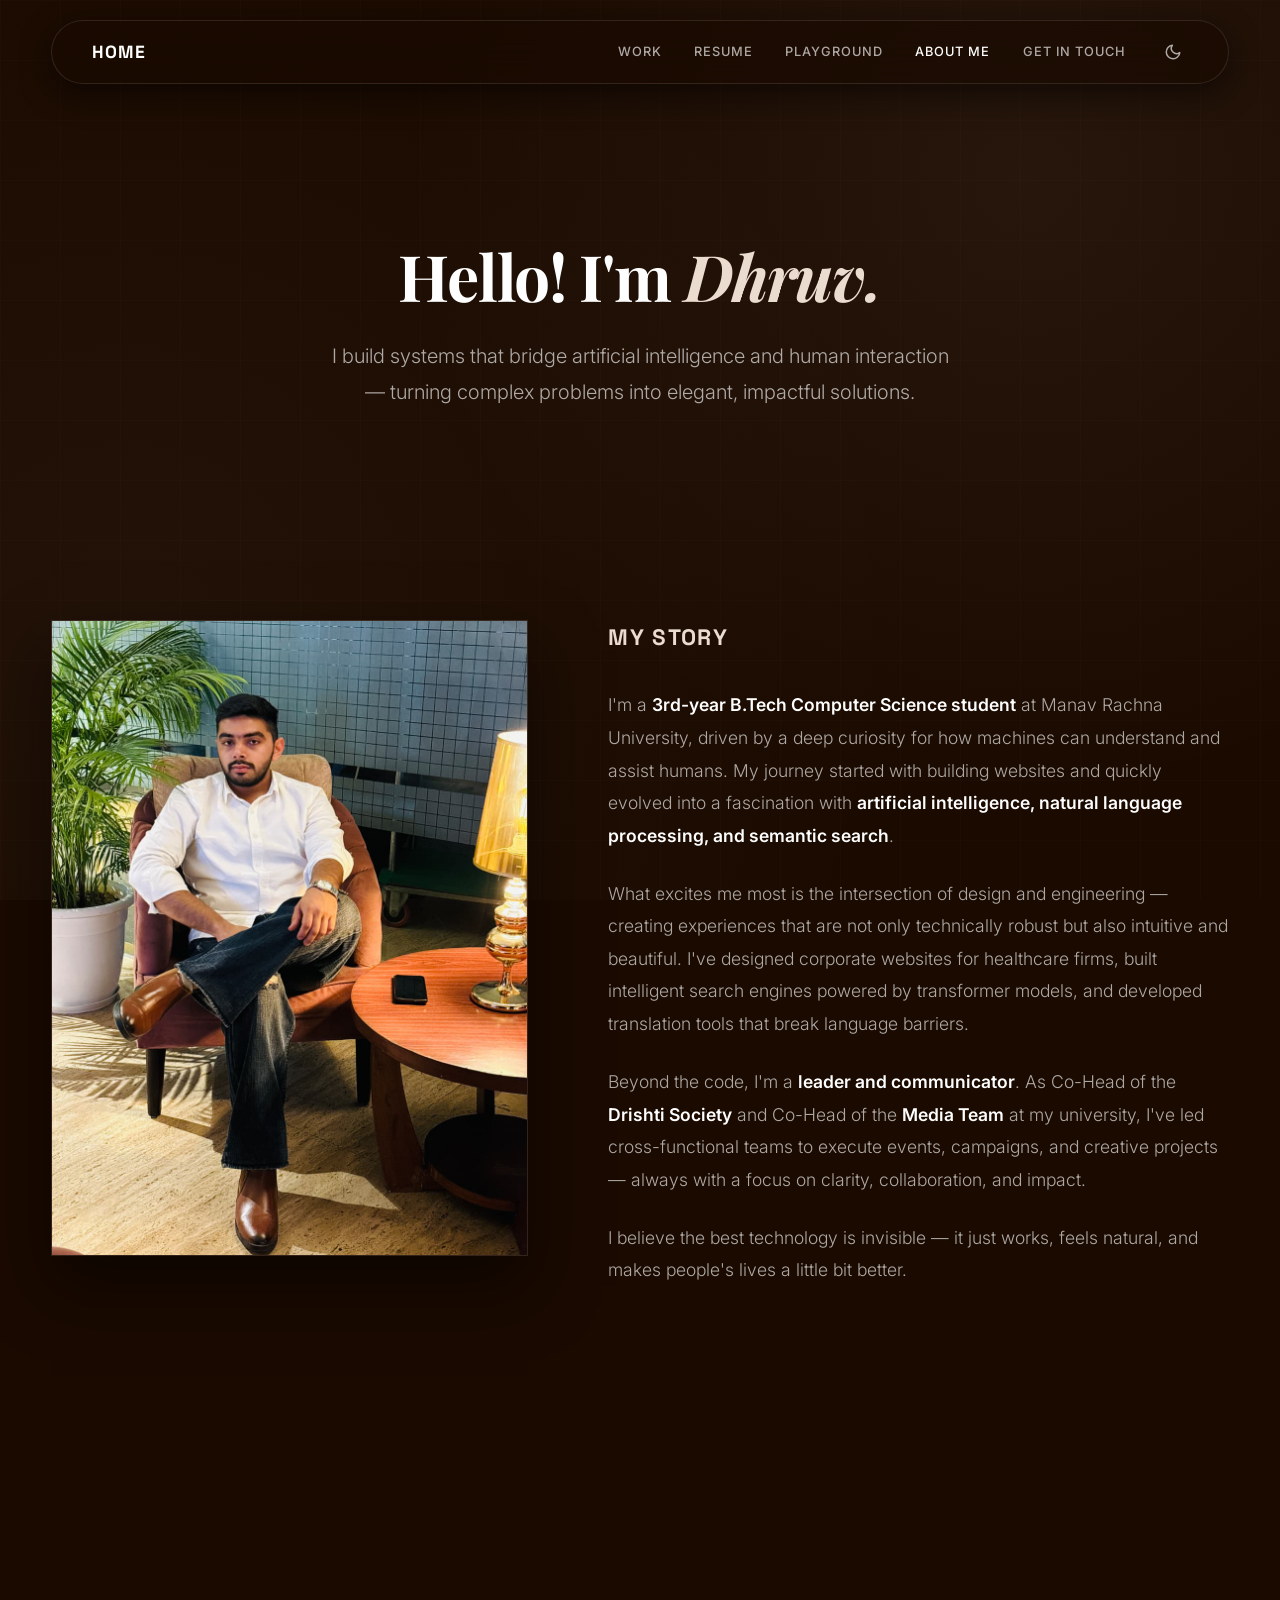
==== about.html @ e2de68d5 "feat: remove Outside of Work section and clean up associated styles/selectors" ====
<!DOCTYPE html>
<html lang="en">

<head>
    <meta charset="UTF-8">
    <meta name="viewport" content="width=device-width, initial-scale=1.0">
    <title>About — Dhruv</title>
    <meta name="description" content="Learn more about Dhruv — an aspiring AI Engineer, web developer, and creative thinker building systems at the intersection of technology and human interaction.">
    <link rel="preconnect" href="https://fonts.googleapis.com">
    <link rel="preconnect" href="https://fonts.gstatic.com" crossorigin>
    <link
        href="https://fonts.googleapis.com/css2?family=Inter:wght@300;400;500;600;700&family=Playfair+Display:ital,wght@0,400;0,600;0,700;1,400&family=Space+Grotesk:wght@500;600;700;900&display=swap"
        rel="stylesheet">
    <link rel="stylesheet" href="style.css?v=3">
</head>

<body>

    <nav>
        <a href="index.html" class="nav-home">Home</a>
        <div class="nav-links">
            <a href="index.html#work">Work</a>
            <a href="Dhruv_Resume.pdf" target="_blank" rel="noopener noreferrer">Resume</a>
            <a href="index.html#playground">Playground</a>
            <a href="about.html" style="color: var(--text-main);">About Me</a>
            <a href="index.html#connect">Get in touch</a>
            <button class="theme-toggle" id="themeToggle" aria-label="Toggle theme">
                <svg xmlns="http://www.w3.org/2000/svg" viewBox="0 0 24 24" fill="none" stroke="currentColor" stroke-width="2" stroke-linecap="round" stroke-linejoin="round">
                    <path d="M21 12.79A9 9 0 1 1 11.21 3 7 7 0 0 0 21 12.79z"></path>
                </svg>
            </button>
        </div>
    </nav>

    <div class="container">

        <!-- Hero Section -->
        <div class="about-hero">
            <h1 class="greeting">Hello! I'm <em>Dhruv.</em></h1>
            <p class="tagline">
                I build systems that bridge artificial intelligence and human interaction — 
                turning complex problems into elegant, impactful solutions.
            </p>
        </div>

        <!-- Profile: Portrait + Narrative -->
        <div class="about-profile-grid">
            <div class="about-portrait-wrap">
                <img src="photo-4.jpeg" alt="Dhruv portrait">
            </div>
            <div class="about-narrative">
                <h2>My Story</h2>
                <p>
                    I'm a <strong>3rd-year B.Tech Computer Science student</strong> at Manav Rachna University, 
                    driven by a deep curiosity for how machines can understand and assist humans. My journey 
                    started with building websites and quickly evolved into a fascination with 
                    <strong>artificial intelligence, natural language processing, and semantic search</strong>.
                </p>
                <p>
                    What excites me most is the intersection of design and engineering — creating experiences 
                    that are not only technically robust but also intuitive and beautiful. I've designed 
                    corporate websites for healthcare firms, built intelligent search engines powered by 
                    transformer models, and developed translation tools that break language barriers.
                </p>
                <p>
                    Beyond the code, I'm a <strong>leader and communicator</strong>. As Co-Head of the 
                    <strong>Drishti Society</strong> and Co-Head of the <strong>Media Team</strong> at my 
                    university, I've led cross-functional teams to execute events, campaigns, and creative 
                    projects — always with a focus on clarity, collaboration, and impact.
                </p>
                <p>
                    I believe the best technology is invisible — it just works, feels natural, and makes 
                    people's lives a little bit better.
                </p>
            </div>
        </div>

        <!-- Core Strengths -->
        <div class="about-values-section">
            <h2>Core Strengths</h2>
            <div class="value-cards-grid">
                <div class="value-card">
                    <span class="value-icon">🧠</span>
                    <h3>AI-First Problem Solving</h3>
                    <p>
                        I approach challenges through the lens of intelligent automation — using 
                        machine learning, NLP, and semantic understanding to build systems that 
                        think, learn, and adapt.
                    </p>
                </div>
                <div class="value-card">
                    <span class="value-icon">🎨</span>
                    <h3>Frontend Engineering</h3>
                    <p>
                        From responsive layouts to micro-interactions, I craft pixel-perfect interfaces 
                        that feel premium. I believe design is not just how it looks — it's how it works.
                    </p>
                </div>
                <div class="value-card">
                    <span class="value-icon">🚀</span>
                    <h3>Team Leadership</h3>
                    <p>
                        Leading Drishti Society and the Media Team taught me to orchestrate diverse talent, 
                        manage timelines, and deliver results — skills I bring to every technical project.
                    </p>
                </div>
                <div class="value-card">
                    <span class="value-icon">💬</span>
                    <h3>Communication</h3>
                    <p>
                        Whether it's presenting a technical concept to a non-technical audience or 
                        writing clear documentation, I prioritize making complex ideas accessible 
                        and actionable.
                    </p>
                </div>
                <div class="value-card">
                    <span class="value-icon">⚡</span>
                    <h3>Quick Learner</h3>
                    <p>
                        From FAISS vector indexing to React+TypeScript frontends, I pick up new 
                        technologies rapidly and apply them with purpose — not just for the sake of 
                        learning, but to solve real problems.
                    </p>
                </div>
                <div class="value-card">
                    <span class="value-icon">🔬</span>
                    <h3>Analytical Mindset</h3>
                    <p>
                        I thrive on breaking down complex systems, understanding their moving parts, 
                        and optimizing them. Data-driven decisions and structured thinking are at 
                        the core of how I work.
                    </p>
                </div>
            </div>
        </div>


        <section id="connect" class="connect-section">
            <div class="connect-heading">LET'S BUILD SOMETHING.</div>
            <br>
            <div class="connect-sub">Whether it's an internship, a collaboration, or just a curious
                conversation<br>about AI — I'm always open.</div>

            <div class="connect-grid">
                <!-- Left Column: Contact Cards -->
                <div style="display: flex; flex-direction: column; gap: 20px;">
                    <!-- Email Card -->
                    <div class="contact-card" style="cursor: default;">
                        <div class="contact-icon">
                            <svg xmlns="http://www.w3.org/2000/svg" width="20" height="20" viewBox="0 0 24 24"
                                fill="none" stroke="currentColor" stroke-width="2" stroke-linecap="round"
                                stroke-linejoin="round">
                                <path d="M4 4h16c1.1 0 2 .9 2 2v12c0 1.1-.9 2-2 2H4c-1.1 0-2-.9-2-2V6c0-1.1.9-2 2-2z">
                                </path>
                                <polyline points="22,6 12,13 2,6"></polyline>
                            </svg>
                        </div>
                        <div class="contact-info">
                            <h4>Email</h4>
                            <p id="emailToCopy">danesdave2023@gmail.com</p>
                        </div>
                        <button class="contact-copy-btn" id="copyBtn" onclick="copyEmail()" title="Copy Email">
                            <svg xmlns="http://www.w3.org/2000/svg" width="16" height="16" viewBox="0 0 24 24"
                                fill="none" stroke="currentColor" stroke-width="2" stroke-linecap="round"
                                stroke-linejoin="round">
                                <rect x="9" y="9" width="13" height="13" rx="2" ry="2"></rect>
                                <path d="M5 15H4a2 2 0 0 1-2-2V4a2 2 0 0 1 2-2h9a2 2 0 0 1 2 2v1"></path>
                            </svg>
                        </button>
                    </div>

                    <!-- LinkedIn Card -->
                    <a href="https://www.linkedin.com/in/dhruv-lohchab" target="_blank" rel="noopener noreferrer" class="contact-card">
                        <div class="contact-icon">
                            <svg xmlns="http://www.w3.org/2000/svg" width="20" height="20" viewBox="0 0 24 24"
                                fill="none" stroke="currentColor" stroke-width="2" stroke-linecap="round"
                                stroke-linejoin="round">
                                <path
                                    d="M16 8a6 6 0 0 1 6 6v7h-4v-7a2 2 0 0 0-2-2 2 2 0 0 0-2 2v7h-4v-7a6 6 0 0 1 6-6z">
                                </path>
                                <rect x="2" y="9" width="4" height="12"></rect>
                                <circle cx="4" cy="4" r="2"></circle>
                            </svg>
                        </div>
                        <div class="contact-info">
                            <h4>LinkedIn</h4>
                            <p>linkedin.com/in/dhruv-lohchab</p>
                        </div>
                    </a>

                    <!-- GitHub Card -->
                    <a href="https://github.com/DaveDanes" target="_blank" rel="noopener noreferrer" class="contact-card">
                        <div class="contact-icon">
                            <svg xmlns="http://www.w3.org/2000/svg" width="20" height="20" viewBox="0 0 24 24"
                                fill="none" stroke="currentColor" stroke-width="2" stroke-linecap="round"
                                stroke-linejoin="round">
                                <path
                                    d="M9 19c-5 1.5-5-2.5-7-3m14 6v-3.87a3.37 3.37 0 0 0-.94-2.61c3.14-.35 6.44-1.54 6.44-7A5.44 5.44 0 0 0 20 4.77 5.07 5.07 0 0 0 19.91 1S18.73.65 16 2.48a13.38 13.38 0 0 0-7 0C6.27.65 5.09 1 5.09 1A5.07 5.07 0 0 0 5 4.77a5.44 5.44 0 0 0-1.5 3.78c0 5.42 3.3 6.61 6.44 7A3.37 3.37 0 0 0 9 18.13V22">
                                </path>
                            </svg>
                        </div>
                        <div class="contact-info">
                            <h4>GitHub</h4>
                            <p>github.com/DaveDanes</p>
                        </div>
                    </a>
                </div>

                <!-- Right Column: Contact Form -->
                <form class="contact-form-container">
                    <input type="text" name="_honey" style="display: none;">
                    <div class="form-group">
                        <input type="text" name="name" placeholder="Name" class="form-input" required>
                    </div>
                    <div class="form-group">
                        <input type="email" name="email" placeholder="Email" class="form-input" required>
                    </div>
                    <div class="form-group">
                        <input type="text" name="subject" placeholder="Subject" class="form-input" required>
                    </div>
                    <div class="form-group">
                        <textarea name="message" placeholder="Message" class="form-input" required></textarea>
                    </div>
                    <div style="text-align: left;">
                        <button type="submit" class="form-submit-btn">Send Message</button>
                    </div>
                    <div class="form-status-msg" id="formStatusMsg"></div>
                </form>
            </div>
        </section>

    </div>

    <script src="script.js"></script>
</body>

</html>
---- style.css ----
/* 
 * Dhruv's Portfolio - Premium Editorial UI Design System
 * Blending Bold Print Typography (Russell Brand) with Storytelling Simplicity (Gloria Lo)
 */

@import url('https://fonts.googleapis.com/css2?family=Inter:wght@300;400;500;600;700&family=Playfair+Display:ital,wght@0,400;0,600;0,700;1,400&family=Space+Grotesk:wght@500;600;700;900&display=swap');

:root {
    --bg-base: #1a0a00;
    --text-main: #fefefe;
    --text-muted: rgba(254, 254, 254, 0.65);
    --accent: #ebdcd0;
    /* Warm Cream Beige Accent */
    --accent-rgb: 235, 220, 208;
    --glass-bg: rgba(25, 12, 5, 0.45);
    --glass-border: rgba(235, 220, 208, 0.12);
    --border-light: rgba(255, 255, 255, 0.08);
    --shadow-color: rgba(0, 0, 0, 0.45);
}

body.light-mode {
    --bg-base: #faf8f5; /* Warm light paper background */
    --text-main: #1a0a00; /* Deep chocolate brown */
    --text-muted: rgba(26, 10, 0, 0.65); /* Muted brown */
    --accent: #2b1b10; /* Dark chocolate accent for readability on light mode */
    --accent-rgb: 43, 27, 16;
    --glass-bg: rgba(26, 10, 0, 0.03);
    --glass-border: rgba(26, 10, 0, 0.1);
    --border-light: rgba(26, 10, 0, 0.08);
    --shadow-color: rgba(26, 10, 0, 0.15);
}

/* --- Base & Reset --- */
* {
    margin: 0;
    padding: 0;
    box-sizing: border-box;
    scroll-behavior: smooth;
}

body {
    font-family: 'Inter', sans-serif;
    color: var(--text-main);
    background-color: var(--bg-base);
    /* Layered rich background: Gradients, Engineering Grid, and Tactile Noise */
    background-image:
        radial-gradient(circle at 80% 20%, rgba(235, 220, 208, 0.06) 0%, transparent 50%),
        radial-gradient(circle at 10% 70%, rgba(235, 220, 208, 0.04) 0%, transparent 60%),
        linear-gradient(rgba(255, 255, 255, 0.012) 1px, transparent 1px),
        linear-gradient(90deg, rgba(255, 255, 255, 0.012) 1px, transparent 1px),
        url("[data-uri]");
    background-size: 100% 100%, 100% 100%, 60px 60px, 60px 60px, auto;
    background-attachment: fixed;
    -webkit-font-smoothing: antialiased;
    overflow-x: hidden;
    line-height: 1.6;
    transition: background-color 0.4s ease, color 0.4s ease;
}

body.light-mode {
    background-image:
        radial-gradient(circle at 80% 20%, rgba(180, 140, 110, 0.08) 0%, transparent 50%),
        radial-gradient(circle at 10% 70%, rgba(180, 140, 110, 0.05) 0%, transparent 60%),
        linear-gradient(rgba(26, 10, 0, 0.01) 1px, transparent 1px),
        linear-gradient(90deg, rgba(26, 10, 0, 0.01) 1px, transparent 1px),
        url("[data-uri]");
}

h1,
h2,
h3,
.section-header,
.story-title,
.massive-text {
    font-family: 'Playfair Display', serif;
    letter-spacing: -0.01em;
}

.container {
    max-width: 1400px;
    margin: 0 auto;
    padding: 0 4vw;
}

/* --- Floating Navigation Bar --- */
nav {
    position: fixed;
    top: 20px;
    left: 4vw;
    right: 4vw;
    padding: 1rem 2.5rem;
    display: flex;
    justify-content: space-between;
    align-items: center;
    z-index: 1000;
    background: rgba(26, 10, 0, 0.65);
    backdrop-filter: blur(20px);
    -webkit-backdrop-filter: blur(20px);
    border: 1px solid var(--glass-border);
    border-radius: 100px;
    box-shadow: 0 10px 30px rgba(0, 0, 0, 0.5);
    animation: fadeInDown 0.8s cubic-bezier(0.16, 1, 0.3, 1) both;
}

.nav-home {
    font-family: 'Space Grotesk', sans-serif;
    font-weight: 700;
    font-size: 1.1rem;
    color: var(--text-main);
    text-decoration: none;
    text-transform: uppercase;
    letter-spacing: 0.05em;
    position: relative;
    overflow: hidden;
}

.nav-home::after {
    content: '';
    position: absolute;
    bottom: -2px;
    left: 0;
    width: 100%;
    height: 1px;
    background: var(--accent);
    transform: scaleX(0);
    transform-origin: right;
    transition: transform 0.4s ease;
}

.nav-home:hover::after {
    transform: scaleX(1);
    transform-origin: left;
}

.nav-links {
    display: flex;
    gap: 2rem;
    align-items: center;
}

.nav-links a {
    color: var(--text-muted);
    text-decoration: none;
    font-size: 0.8rem;
    text-transform: uppercase;
    letter-spacing: 0.08em;
    font-weight: 500;
    transition: color 0.3s ease, transform 0.3s ease;
}

.nav-links a:hover {
    color: var(--text-main);
}.theme-toggle {
    background: transparent;
    border: none;
    cursor: pointer;
    color: var(--text-muted);
    display: flex;
    align-items: center;
    justify-content: center;
    padding: 6px;
    border-radius: 50%;
    transition: color 0.3s ease, background-color 0.3s ease, transform 0.3s ease;
}

.theme-toggle:hover {
    color: var(--text-main);
    background-color: var(--border-light);
    transform: scale(1.1);
}

.theme-toggle svg {
    width: 18px;
    height: 18px;
    stroke: currentColor;
    transition: transform 0.5s ease;
}

.theme-toggle:active svg {
    transform: rotate(45deg);
}
/* --- Hero Section --- */
.hero {
    min-height: 100vh;
    display: flex;
    flex-direction: column;
    justify-content: space-between;
    padding-top: 20vh;
    /* 20% top gap from viewport */
    position: relative;
}

.hero-grid-split {
    display: grid;
    grid-template-columns: 1fr 1.4fr;
    gap: 5vw;
    width: 80vw;
    /* Strict 80% width, leaving exactly 10% gap on each side */
    max-width: 1600px;
    margin: 0 auto;
    align-items: stretch;
    /* Stretch left column to match photo height */
    animation: fadeIn 1.2s cubic-bezier(0.16, 1, 0.3, 1) both;
}

.hero-left-col {
    display: flex;
    flex-direction: column;
    padding-bottom: 10px;
}

.hero-name-editorial {
    font-family: 'Space Grotesk', sans-serif;
    font-weight: 900;
    font-size: clamp(5rem, 8vw, 8.5rem);
    /* Increased size */
    text-transform: uppercase;
    color: var(--text-main);
    line-height: 0.85;
    letter-spacing: -0.04em;
    margin-top: auto;
    margin-bottom: auto;
    animation: fadeInUp 1s cubic-bezier(0.16, 1, 0.3, 1) both;
}

.hero-bio-editorial {
    font-size: 1.2rem;
    font-weight: 300;
    color: var(--text-muted);
    line-height: 1.8;
    animation: fadeInUp 1.2s cubic-bezier(0.16, 1, 0.3, 1) 0.2s both;
}

.hero-right-col {
    display: flex;
    justify-content: center;
    align-items: center;
    animation: fadeIn 1.2s cubic-bezier(0.16, 1, 0.3, 1) 0.1s both;
}

/* Elegant Portrait Frame - Full size uncropped style */
.portrait-frame-editorial {
    width: 100%;
    height: auto;
    /* Display full size, no landscape crop */
    border-radius: 0;
    /* Straight edges like Russell Brand's */
    overflow: hidden;
    position: relative;
    border: 1px solid var(--glass-border);
    background: var(--glass-bg);
    box-shadow:
        0 35px 70px rgba(0, 0, 0, 0.65),
        0 0 50px rgba(235, 220, 208, 0.07);
    transition: transform 0.6s cubic-bezier(0.16, 1, 0.3, 1);
}

.portrait-frame-editorial::after {
    content: '';
    position: absolute;
    inset: 0;
    border-radius: 0;
    border: 1px solid rgba(255, 255, 255, 0.05);
    pointer-events: none;
    z-index: 3;
}

.hero-portrait-editorial {
    width: 100%;
    height: auto;
    /* Scale height proportionally to display full image */
    display: block;
    image-rendering: auto;
    /* Smooth photographic scaling */
    transition: transform 0.6s cubic-bezier(0.16, 1, 0.3, 1);
}

.portrait-frame-editorial:hover .hero-portrait-editorial {
    transform: scale(1.02) rotate(0.3deg);
}



/* Massive Footer Heading */
.hero-massive {
    width: 80vw;
    max-width: 1600px;
    margin: 80px auto 5vh auto; /* Centered, matching hero-grid-split layout */
    padding-top: 30px;
}

.massive-row {
    width: 100%;
    overflow: hidden;
}

.massive-text {
    font-size: clamp(2rem, 4.3vw, 4.5rem); /* Decreased font size to prevent overflow */
    font-weight: 700;
    text-transform: uppercase;
    line-height: 1.1;
    color: transparent;
    -webkit-text-stroke: 1px #ffffff;
    /* White outline by default */
    display: block;
    white-space: nowrap;
    letter-spacing: 0.02em;
    transition: color 0.4s ease, -webkit-text-stroke 0.4s ease;
}

.hero-massive:hover .massive-text {
    -webkit-text-stroke: 1px #ffffff;
    /* Keep white outline */
    color: #ffffff;
    /* Transition to solid white fill */
}

/* --- Premium Buttons --- */
.hero-btn {
    display: inline-flex;
    align-items: center;
    justify-content: center;
    padding: 14px 36px;
    border: 1px solid var(--accent);
    border-radius: 100px;
    color: var(--text-main);
    text-decoration: none;
    font-size: 0.85rem;
    text-transform: uppercase;
    letter-spacing: 0.08em;
    font-weight: 600;
    transition: all 0.4s cubic-bezier(0.16, 1, 0.3, 1);
    backdrop-filter: blur(10px);
    background: rgba(235, 220, 208, 0.03);
}

.hero-btn:hover {
    background: var(--accent);
    color: #000;
    box-shadow: 0 10px 25px rgba(235, 220, 208, 0.2);
    transform: translateY(-2px);
}

/* --- Sections Configuration --- */
section {
    padding: 120px 0;
    border-top: 1px solid var(--border-light);
}

.section-header {
    margin-bottom: 70px;
    font-size: clamp(2.2rem, 4vw, 3.2rem);
    font-weight: 600;
    text-transform: uppercase;
    letter-spacing: -0.01em;
    position: relative;
    display: inline-block;
}



/* --- Work (Bento Grid) --- */
.work-grid {
    display: grid;
    grid-template-columns: repeat(2, 1fr);
    gap: 2px;
    background: rgba(255, 255, 255, 0.15);
    border: 1px solid rgba(255, 255, 255, 0.25);
}

.project-card {
    background: rgba(222, 200, 175, 0.12);
    backdrop-filter: blur(20px);
    -webkit-backdrop-filter: blur(20px);
    border: 1px solid rgba(255, 255, 255, 0.2);
    border-radius: 0;
    padding: 40px;
    display: flex;
    flex-direction: column;
    transition: all 0.4s cubic-bezier(0.16, 1, 0.3, 1);
    position: relative;
    overflow: hidden;
    color: var(--text-main);
}

.project-card::before {
    content: '';
    position: absolute;
    top: 0;
    left: 0;
    width: 100%;
    height: 100%;
    background: linear-gradient(135deg, rgba(var(--accent-rgb), 0.06) 0%, transparent 100%);
    opacity: 0;
    transition: opacity 0.4s ease;
}

.project-card:hover {
    transform: translateY(-4px);
    box-shadow: 0 20px 40px var(--shadow-color);
}

.project-card:hover::before {
    opacity: 1;
}

.project-card.large-card {
    grid-column: span 2;
}

.project-details-list {
    margin-bottom: 30px;
    display: flex;
    flex-direction: column;
    gap: 16px;
    z-index: 1;
    text-align: left;
}

.detail-item {
    font-size: 0.98rem;
    font-weight: 300;
    color: var(--text-muted);
    line-height: 1.6;
    border-left: 2px solid var(--border-light);
    padding-left: 20px;
    transition: border-color 0.3s ease;
}

.project-card:hover .detail-item {
    border-left-color: var(--accent);
}

.detail-item strong {
    color: var(--text-main);
    font-weight: 500;
    display: inline-block;
    margin-bottom: 2px;
}

.project-card h3 {
    font-family: 'Space Grotesk', sans-serif;
    font-weight: 700;
    font-size: 2rem;
    margin-bottom: 20px;
    text-transform: uppercase;
    letter-spacing: -0.03em;
    color: var(--text-main);
    z-index: 1;
}

.project-card p {
    font-size: 1.1rem;
    font-weight: 300;
    color: var(--text-muted);
    margin-bottom: 40px;
    flex-grow: 1;
    line-height: 1.7;
    z-index: 1;
}

.tags {
    display: flex;
    gap: 12px;
    flex-wrap: wrap;
    z-index: 1;
}

.tag {
    font-size: 0.75rem;
    padding: 6px 12px;
    border: 1px solid var(--border-light);
    border-radius: 100px;
    text-transform: uppercase;
    font-family: 'Inter', sans-serif;
    font-weight: 500;
    letter-spacing: 0.05em;
    color: var(--text-muted);
    transition: all 0.3s ease;
    background: transparent;
}

.project-card:hover .tag {
    border-color: var(--glass-border);
    color: var(--text-main);
}

.project-card-footer {
    display: flex;
    justify-content: space-between;
    align-items: center;
    margin-top: auto;
    flex-wrap: wrap;
    gap: 20px;
    padding-top: 24px;
    border-top: 1px solid var(--border-light);
    z-index: 1;
}

.learn-more {
    font-family: 'Space Grotesk', sans-serif;
    font-size: 0.85rem;
    font-weight: 700;
    text-transform: uppercase;
    letter-spacing: 0.08em;
    color: var(--accent);
    text-decoration: none;
    display: inline-flex;
    align-items: center;
    transition: all 0.3s ease;
    border-bottom: 1px solid transparent;
    padding-bottom: 2px;
}

.learn-more::after {
    content: ' →';
    display: inline-block;
    transition: transform 0.3s cubic-bezier(0.16, 1, 0.3, 1);
}

.learn-more:hover {
    color: var(--text-main);
    border-bottom-color: var(--accent);
}

.learn-more:hover::after {
    transform: translateX(5px);
}

/* --- Project Detail Pages (Premium Editorial UI) --- */
.detail-section {
    max-width: 850px;
    margin: 0 auto;
    padding: 180px 4vw 100px 4vw;
    animation: fadeInUp 0.8s cubic-bezier(0.16, 1, 0.3, 1) both;
}

.detail-section h1 {
    font-size: clamp(2.8rem, 5vw, 4.5rem);
    font-weight: 700;
    line-height: 1.1;
    margin-bottom: 24px;
    color: var(--text-main);
    letter-spacing: -0.02em;
    border-bottom: 1px solid var(--border-light);
    padding-bottom: 24px;
}

.detail-section .overview {
    font-size: 1.25rem;
    font-weight: 300;
    color: var(--text-muted);
    line-height: 1.8;
    margin-bottom: 50px;
}

.detail-section h2 {
    font-family: 'Space Grotesk', sans-serif;
    font-size: 1.2rem;
    font-weight: 700;
    text-transform: uppercase;
    letter-spacing: 0.08em;
    color: var(--accent);
    margin-top: 50px;
    margin-bottom: 24px;
    border-bottom: 1px solid var(--border-light);
    padding-bottom: 10px;
}

.detail-section p {
    font-size: 1.1rem;
    font-weight: 300;
    color: var(--text-muted);
    line-height: 1.85;
    margin-bottom: 30px;
}

.detail-section .contributions {
    list-style: none;
    padding-left: 0;
    display: flex;
    flex-direction: column;
    gap: 18px;
    margin-bottom: 40px;
}

.detail-section .contributions li {
    font-size: 1.05rem;
    font-weight: 300;
    color: var(--text-muted);
    line-height: 1.7;
    position: relative;
    padding-left: 28px;
}

.detail-section .contributions li::before {
    content: "—";
    position: absolute;
    left: 0;
    color: var(--accent);
    font-weight: 700;
}

.detail-section a {
    color: var(--accent);
    text-decoration: none;
    border-bottom: 1px solid rgba(var(--accent-rgb), 0.3);
    transition: all 0.3s ease;
}

.detail-section a:hover {
    color: var(--text-main);
    border-bottom-color: var(--accent);
}

.detail-section .button {
    display: inline-flex;
    align-items: center;
    justify-content: center;
    padding: 14px 36px;
    border: 1px solid var(--accent);
    border-radius: 100px;
    color: var(--text-main);
    text-decoration: none;
    font-size: 0.85rem;
    text-transform: uppercase;
    letter-spacing: 0.08em;
    font-weight: 600;
    transition: all 0.4s cubic-bezier(0.16, 1, 0.3, 1);
    backdrop-filter: blur(10px);
    background: rgba(235, 220, 208, 0.03);
    margin-top: 40px;
    border-bottom: 1px solid var(--accent); /* Override generic link border-bottom */
}

.detail-section .button:hover {
    background: var(--accent);
    color: #000;
    box-shadow: 0 10px 25px rgba(235, 220, 208, 0.2);
    transform: translateY(-2px);
}


/* --- Skills List --- */
.list-row {
    display: grid;
    grid-template-columns: 0.8fr 1.2fr;
    border-bottom: 1px solid var(--border-light);
    padding: 40px 0;
    align-items: center;
    transition: border-color 0.3s ease;
}

.list-row:hover {
    border-color: rgba(235, 220, 208, 0.3);
}

.list-label {
    font-family: 'Space Grotesk', sans-serif;
    font-weight: 700;
    font-size: 1.3rem;
    text-transform: uppercase;
    letter-spacing: 0.02em;
    color: var(--text-main);
    transition: color 0.3s ease;
}

.list-row:hover .list-label {
    color: var(--accent);
}

.list-content {
    font-weight: 300;
    font-size: 1.15rem;
    color: var(--text-muted);
    line-height: 1.8;
}

/* --- About Me Storytelling --- */
.about-section {
    position: relative;
}

.about-grid {
    display: grid;
    grid-template-columns: 1.15fr 0.85fr;
    gap: 5rem;
    align-items: start;
}

.about-story {
    display: flex;
    flex-direction: column;
    gap: 1.8rem;
}

.story-title {
    font-size: 2.4rem;
    font-weight: 600;
    margin-bottom: 0.5rem;
    color: var(--text-main);
    line-height: 1.2;
}

.story-paragraph {
    font-size: 1.15rem;
    font-weight: 300;
    color: var(--text-muted);
    line-height: 1.8;
}

/* Dropcap decoration on the first letter of story */
.story-paragraph:first-of-type::first-letter {
    font-family: 'Playfair Display', serif;
    font-size: 4rem;
    font-weight: 700;
    float: left;
    margin-right: 12px;
    line-height: 0.85;
    color: var(--accent);
}

.about-cta {
    margin-top: 1rem;
}

/* Staggered Masonry Gallery */
.about-gallery {
    display: flex;
    gap: 25px;
}

.gallery-col {
    flex: 1;
    display: flex;
    flex-direction: column;
    gap: 25px;
}

.gallery-col:nth-child(2) {
    margin-top: 45px;
}

.gallery-image {
    width: 100%;
    border-radius: 16px;
    object-fit: cover;
    border: 1px solid var(--border-light);
    box-shadow: 0 15px 35px rgba(0, 0, 0, 0.4);
    transition: all 0.5s cubic-bezier(0.16, 1, 0.3, 1);
}

.gallery-image:hover {
    transform: translateY(-8px) scale(1.02);
    border-color: var(--glass-border);
    box-shadow:
        0 25px 45px rgba(0, 0, 0, 0.5),
        0 0 30px rgba(235, 220, 208, 0.05);
}

.gallery-image.img-1 {
    height: 260px;
}

.gallery-image.img-2 {
    height: 200px;
}

.gallery-image.img-3 {
    height: 410px;
}

/* --- Recruiter Playground --- */
.playground-area {
    background: var(--glass-bg);
    backdrop-filter: blur(25px);
    -webkit-backdrop-filter: blur(25px);
    border: 1px solid var(--glass-border);
    border-radius: 20px;
    padding: 50px;
    box-shadow: 0 30px 60px rgba(0, 0, 0, 0.4);
}

textarea {
    width: 100%;
    background: transparent;
    border: none;
    border-bottom: 1px solid rgba(255, 255, 255, 0.15);
    color: var(--text-main);
    font-family: inherit;
    font-size: 1.25rem;
    padding: 20px 0;
    resize: vertical;
    min-height: 120px;
    outline: none;
    margin-bottom: 40px;
    font-weight: 300;
    transition: border-color 0.3s ease;
}

textarea:focus {
    border-bottom-color: var(--accent);
}

textarea::placeholder {
    color: var(--text-muted);
    opacity: 0.6;
}

.match-result {
    margin-top: 40px;
    padding-top: 40px;
    border-top: 1px solid var(--border-light);
    display: none;
}

/* --- Connect Footer --- */
.connect-section {
    padding: 15vh 0;
    text-align: center;
    display: flex;
    flex-direction: column;
    align-items: center;
}

.connect-heading {
    font-size: clamp(3.2rem, 5.5vw, 6.2rem);
    font-weight: 900;
    text-transform: uppercase;
    letter-spacing: -0.03em;
    line-height: 1;
    color: var(--text-main);
}

.connect-sub {
    font-size: 1.15rem;
    color: var(--text-muted);
    max-width: 600px;
    margin-bottom: 70px;
    line-height: 1.8;
}

.email-display {
    font-family: 'Space Grotesk', sans-serif;
    font-size: clamp(1.8rem, 3.5vw, 3.2rem);
    font-weight: 700;
    letter-spacing: -0.01em;
    margin-bottom: 30px;
    border-bottom: 2px solid rgba(235, 220, 208, 0.25);
    padding-bottom: 10px;
    transition: border-color 0.4s ease;
    color: var(--text-main);
}

.email-display:hover {
    border-bottom-color: var(--accent);
}

.social-footer {
    margin-top: 80px;
    display: flex;
    gap: 50px;
}

.social-footer a {
    color: var(--text-muted);
    text-decoration: none;
    text-transform: uppercase;
    font-family: 'Space Grotesk', sans-serif;
    font-size: 0.95rem;
    font-weight: 600;
    letter-spacing: 0.08em;
    border-bottom: 1px solid transparent;
    transition: all 0.3s ease;
}

.social-footer a:hover {
    color: var(--accent);
    border-color: var(--accent);
}

/* --- Interactive Chat Bot --- */
.floating-chat-btn {
    position: fixed;
    bottom: 40px;
    right: 4vw;
    width: 65px;
    height: 65px;
    border-radius: 50%;
    background: rgba(26, 10, 0, 0.7);
    backdrop-filter: blur(15px);
    -webkit-backdrop-filter: blur(15px);
    border: 1px solid var(--glass-border);
    color: white;
    font-size: 1.6rem;
    display: flex;
    justify-content: center;
    align-items: center;
    cursor: pointer;
    z-index: 1000;
    box-shadow:
        0 15px 30px rgba(0, 0, 0, 0.4),
        0 0 20px rgba(235, 220, 208, 0.1);
    transition: all 0.3s cubic-bezier(0.16, 1, 0.3, 1);
}

.floating-chat-btn:hover {
    transform: scale(1.08) translateY(-3px);
    background: var(--accent);
    color: #000;
    box-shadow: 0 20px 40px rgba(235, 220, 208, 0.25);
}

.chat-window {
    position: fixed;
    bottom: 125px;
    right: 4vw;
    width: 410px;
    height: 520px;
    background: rgba(18, 7, 0, 0.85);
    backdrop-filter: blur(25px);
    -webkit-backdrop-filter: blur(25px);
    border: 1px solid var(--glass-border);
    border-radius: 20px;
    display: flex;
    flex-direction: column;
    z-index: 1000;
    opacity: 0;
    pointer-events: none;
    transform: translateY(20px) scale(0.95);
    transition: all 0.4s cubic-bezier(0.16, 1, 0.3, 1);
    box-shadow: 0 30px 60px rgba(0, 0, 0, 0.6);
}

.chat-window.open {
    opacity: 1;
    pointer-events: all;
    transform: translateY(0) scale(1);
}

.chat-header {
    padding: 24px;
    border-bottom: 1px solid var(--border-light);
    display: flex;
    justify-content: space-between;
    text-transform: uppercase;
    font-family: 'Space Grotesk', sans-serif;
    font-weight: 700;
    font-size: 0.85rem;
    letter-spacing: 0.08em;
}

.chat-messages {
    flex-grow: 1;
    padding: 24px;
    overflow-y: auto;
    display: flex;
    flex-direction: column;
    gap: 20px;
}

.message {
    max-width: 80%;
    padding: 14px 20px;
    font-size: 0.95rem;
    font-weight: 300;
    line-height: 1.6;
    border-radius: 14px;
}

.message.bot {
    background: rgba(255, 255, 255, 0.04);
    color: var(--text-main);
    align-self: flex-start;
    border-bottom-left-radius: 2px;
    border: 1px solid rgba(255, 255, 255, 0.03);
}

.message.user {
    background: var(--accent);
    color: #000;
    font-weight: 500;
    align-self: flex-end;
    border-bottom-right-radius: 2px;
    box-shadow: 0 4px 15px rgba(235, 220, 208, 0.15);
}

.chat-input-area {
    padding: 24px;
    border-top: 1px solid var(--border-light);
    display: flex;
    gap: 15px;
    align-items: center;
}

.chat-input-area input {
    flex-grow: 1;
    background: transparent;
    border: none;
    color: white;
    font-family: inherit;
    font-size: 0.95rem;
    outline: none;
}

.chat-input-area span {
    font-family: 'Space Grotesk', sans-serif;
    font-size: 0.8rem;
    font-weight: 700;
    letter-spacing: 0.05em;
    color: var(--accent);
}

/* --- Animations --- */
@keyframes fadeInUp {
    from {
        opacity: 0;
        transform: translateY(30px);
    }

    to {
        opacity: 1;
        transform: translateY(0);
    }
}

@keyframes fadeInDown {
    from {
        opacity: 0;
        transform: translateY(-20px);
    }

    to {
        opacity: 1;
        transform: translateY(0);
    }
}

@keyframes fadeIn {
    from {
        opacity: 0;
    }

    to {
        opacity: 1;
    }
}

/* --- Light Mode Component Overrides --- */
body.light-mode nav {
    background: rgba(250, 248, 245, 0.75);
    box-shadow: 0 10px 30px rgba(26, 10, 0, 0.08);
}

body.light-mode .massive-text {
    -webkit-text-stroke: 1px #1a0a00;
    color: transparent;
}

body.light-mode .hero-massive:hover .massive-text {
    color: #1a0a00;
    -webkit-text-stroke: 1px #1a0a00;
}

body.light-mode .floating-chat-btn {
    background: rgba(250, 248, 245, 0.85);
    color: #1a0a00;
}

body.light-mode .chat-window {
    background: rgba(250, 248, 245, 0.92);
}

body.light-mode .chat-input-area input {
    color: #1a0a00;
}

body.light-mode .message.bot {
    background: rgba(26, 10, 0, 0.04);
    border-color: rgba(26, 10, 0, 0.06);
}

body.light-mode textarea {
    border-bottom-color: rgba(26, 10, 0, 0.15);
}

/* --- About Page (Gloria Lo Inspired) --- */
.about-hero {
    min-height: 60vh;
    display: flex;
    flex-direction: column;
    justify-content: center;
    align-items: center;
    text-align: center;
    padding-top: 18vh;
    padding-bottom: 6vh;
    animation: fadeIn 1s ease both;
}

.about-hero .greeting {
    font-family: 'Playfair Display', serif;
    font-size: clamp(2.8rem, 5vw, 4.5rem);
    font-weight: 700;
    color: var(--text-main);
    line-height: 1.2;
    margin-bottom: 1.5rem;
    letter-spacing: -0.02em;
}

.about-hero .greeting em {
    font-style: italic;
    color: var(--accent);
}

.about-hero .tagline {
    font-size: 1.25rem;
    font-weight: 300;
    color: var(--text-muted);
    max-width: 620px;
    line-height: 1.8;
}

/* Profile Grid: Image + Story */
.about-profile-grid {
    display: grid;
    grid-template-columns: 1fr 1.3fr;
    gap: 5rem;
    align-items: start;
    padding: 80px 0;
    animation: fadeInUp 0.8s ease both;
}

.about-portrait-wrap {
    position: relative;
}

.about-portrait-wrap img {
    width: 100%;
    border-radius: 0;
    border: 1px solid var(--glass-border);
    box-shadow: 0 30px 60px rgba(0, 0, 0, 0.5);
    display: block;
}

.about-narrative {
    display: flex;
    flex-direction: column;
    gap: 1.6rem;
}

.about-narrative h2 {
    font-family: 'Space Grotesk', sans-serif;
    font-size: 1.4rem;
    font-weight: 700;
    text-transform: uppercase;
    letter-spacing: 0.06em;
    color: var(--accent);
    margin-bottom: 0.5rem;
}

.about-narrative p {
    font-size: 1.1rem;
    font-weight: 300;
    color: var(--text-muted);
    line-height: 1.85;
}

.about-narrative p strong {
    color: var(--text-main);
    font-weight: 600;
}

/* Value / Strengths Cards */
.about-values-section {
    padding: 100px 0;
}

.about-values-section h2 {
    font-family: 'Space Grotesk', sans-serif;
    font-size: 1.2rem;
    font-weight: 700;
    text-transform: uppercase;
    letter-spacing: 0.08em;
    color: var(--text-muted);
    margin-bottom: 50px;
}

.value-cards-grid {
    display: grid;
    grid-template-columns: repeat(3, 1fr);
    gap: 28px;
}

.value-card {
    background: var(--glass-bg);
    border: 1px solid var(--glass-border);
    border-radius: 16px;
    padding: 40px 32px;
    transition: all 0.4s cubic-bezier(0.16, 1, 0.3, 1);
}

.value-card:hover {
    transform: translateY(-6px);
    border-color: var(--accent);
    box-shadow: 0 15px 35px var(--shadow-color);
}

.value-card .value-icon {
    font-size: 2rem;
    margin-bottom: 18px;
    display: block;
}

.value-card h3 {
    font-family: 'Space Grotesk', sans-serif;
    font-size: 1.15rem;
    font-weight: 700;
    text-transform: uppercase;
    letter-spacing: 0.03em;
    color: var(--text-main);
    margin-bottom: 12px;
}

.value-card p {
    font-size: 0.95rem;
    font-weight: 300;
    color: var(--text-muted);
    line-height: 1.75;
}


/* --- Responsive Adjustments --- */
@media (max-width: 900px) {
    nav {
        flex-direction: column;
        gap: 12px;
        padding: 1rem 1.5rem;
        border-radius: 24px;
        top: 10px;
    }

    .nav-links {
        display: flex;
        gap: 1.2rem;
        overflow-x: auto;
        max-width: 100%;
        padding-bottom: 4px;
        scrollbar-width: none;
        -webkit-overflow-scrolling: touch;
    }

    .nav-links::-webkit-scrollbar {
        display: none;
    }

    .hero {
        padding-top: 20vh;
        /* 20% top gap from viewport on mobile */
    }

    .hero-grid-split {
        grid-template-columns: 1fr;
        gap: 3rem;
        width: 80vw;
        /* Standard responsive width on mobile */
        margin: 0 auto;
    }

    .hero-left-col {
        text-align: center;
        padding-top: 0;
        padding-bottom: 0;
    }

    .hero-name-editorial {
        font-size: clamp(2.8rem, 10vw, 4.5rem);
        margin-top: 0;
        margin-bottom: 1.5rem;
        text-align: center;
    }

    .hero-bio-editorial {
        font-size: 1.1rem;
        line-height: 1.7;
        text-align: center;
        margin-top: 1.5rem;
    }

    .hero-right-col {
        width: 100%;
        max-width: 450px;
        margin: 0 auto;
    }

    .portrait-frame-editorial {
        width: 100%;
        box-shadow: 0 20px 40px rgba(0, 0, 0, 0.4);
    }

    .about-grid {
        grid-template-columns: 1fr;
        gap: 4rem;
    }

    .about-gallery {
        max-width: 450px;
        margin: 0 auto;
    }

    .gallery-col:nth-child(2) {
        margin-top: 0;
    }

    .work-grid {
        grid-template-columns: 1fr;
    }

    .project-card.large-card {
        grid-column: span 1;
    }

    .list-row {
        grid-template-columns: 1fr;
        gap: 10px;
    }

    .playground-area {
        padding: 30px 20px;
    }

    .chat-window {
        width: calc(100% - 8vw);
        right: 4vw;
        height: 480px;
    }

    .massive-text {
        font-size: 14vw;
    }

    .about-profile-grid {
        grid-template-columns: 1fr;
        gap: 3rem;
        padding: 40px 0;
    }

    .about-portrait-wrap {
        max-width: 400px;
        margin: 0 auto;
    }

    .value-cards-grid {
        grid-template-columns: 1fr;
        gap: 20px;
    }

    .about-hero {
        padding-top: 16vh;
    }

    .about-hero .greeting {
        font-size: clamp(2rem, 7vw, 3rem);
    }
}

/* --- Restructured Connect / Contact Section --- */
.connect-grid {
    display: grid;
    grid-template-columns: 1fr 1.2fr;
    gap: 40px;
    width: 100%;
    max-width: 1100px;
    margin: 60px auto 0 auto;
    text-align: left;
    z-index: 1;
}

.contact-card {
    background: var(--glass-bg);
    border: 1px solid var(--glass-border);
    border-radius: 16px;
    padding: 24px;
    display: flex;
    align-items: center;
    gap: 20px;
    transition: all 0.4s cubic-bezier(0.16, 1, 0.3, 1);
    position: relative;
    color: var(--text-main);
    text-decoration: none;
}

.contact-card:hover {
    transform: translateY(-4px);
    border-color: var(--accent);
    box-shadow: 0 15px 30px var(--shadow-color);
}

.contact-icon {
    width: 48px;
    height: 48px;
    border-radius: 12px;
    background: rgba(var(--accent-rgb), 0.1);
    display: flex;
    align-items: center;
    justify-content: center;
    color: var(--accent);
    flex-shrink: 0;
    transition: all 0.3s ease;
}

.contact-card:hover .contact-icon {
    background: var(--accent);
    color: var(--bg-base);
}

.contact-info {
    flex-grow: 1;
    display: flex;
    flex-direction: column;
    gap: 4px;
}

.contact-info h4 {
    font-family: 'Space Grotesk', sans-serif;
    font-size: 1.1rem;
    font-weight: 700;
    text-transform: uppercase;
    letter-spacing: 0.03em;
    color: var(--text-main);
}

.contact-info p {
    font-size: 0.95rem;
    font-weight: 300;
    color: var(--text-muted);
    word-break: break-all;
}

.contact-copy-btn {
    background: transparent;
    border: none;
    cursor: pointer;
    color: var(--text-muted);
    padding: 8px;
    border-radius: 8px;
    transition: all 0.3s ease;
    display: flex;
    align-items: center;
    justify-content: center;
}

.contact-copy-btn:hover {
    color: var(--accent);
    background: rgba(var(--accent-rgb), 0.1);
}

.contact-form-container {
    background: var(--glass-bg);
    border: 1px solid var(--glass-border);
    border-radius: 20px;
    padding: 40px;
    box-shadow: 0 30px 60px rgba(0, 0, 0, 0.4);
    display: flex;
    flex-direction: column;
    gap: 24px;
}

.form-group {
    display: flex;
    flex-direction: column;
    gap: 8px;
}

.form-input {
    width: 100%;
    background: rgba(255, 255, 255, 0.02);
    border: 1px solid var(--glass-border);
    border-radius: 8px;
    color: var(--text-main);
    font-family: inherit;
    font-size: 1rem;
    padding: 14px 18px;
    outline: none;
    transition: all 0.3s ease;
}

.form-input:focus {
    border-color: var(--accent);
    background: rgba(255, 255, 255, 0.04);
}

textarea.form-input {
    min-height: 140px;
    resize: vertical;
}

.form-submit-btn {
    display: inline-flex;
    align-items: center;
    justify-content: center;
    padding: 16px 36px;
    border: 1px solid var(--accent);
    border-radius: 100px;
    color: var(--text-main);
    text-decoration: none;
    font-size: 0.88rem;
    text-transform: uppercase;
    letter-spacing: 0.08em;
    font-weight: 600;
    cursor: pointer;
    background: rgba(235, 220, 208, 0.03);
    transition: all 0.4s cubic-bezier(0.16, 1, 0.3, 1);
    gap: 8px;
    margin-top: 10px;
}

.form-submit-btn:hover {
    background: var(--accent);
    color: #000;
    box-shadow: 0 10px 25px rgba(235, 220, 208, 0.2);
    transform: translateY(-2px);
}

.form-submit-btn::after {
    content: ' →';
    display: inline-block;
    transition: transform 0.3s cubic-bezier(0.16, 1, 0.3, 1);
}

.form-submit-btn:hover::after {
    transform: translateX(4px);
}

/* Light mode overrides for form inputs */
body.light-mode .form-input {
    background: rgba(26, 10, 0, 0.01);
}

body.light-mode .form-input:focus {
    background: rgba(26, 10, 0, 0.03);
}

@media (max-width: 900px) {
    .connect-grid {
        grid-template-columns: 1fr;
        gap: 30px;
    }
    
    .contact-form-container {
        padding: 30px 20px;
    }
}

/* Off-screen section rendering performance optimization */
.section-offscreen {
    content-visibility: hidden !important;
    contain-intrinsic-size: 1px 800px;
}

/* --- Contact Form Feedback Styles --- */
.form-status-msg {
    display: none;
    font-size: 0.95rem;
    padding: 14px 18px;
    border-radius: 8px;
    line-height: 1.5;
    margin-top: 15px;
    width: 100%;
    animation: fadeIn 0.4s ease;
    text-align: left;
}

.form-status-msg.success {
    display: block;
    background: rgba(74, 222, 128, 0.08);
    border: 1px solid rgba(74, 222, 128, 0.2);
    color: #4ade80;
}

.form-status-msg.error {
    display: block;
    background: rgba(239, 68, 68, 0.08);
    border: 1px solid rgba(239, 68, 68, 0.2);
    color: #f87171;
}

body.light-mode .form-status-msg.success {
    background: rgba(22, 163, 74, 0.06);
    border-color: rgba(22, 163, 74, 0.2);
    color: #15803d;
}

body.light-mode .form-status-msg.error {
    background: rgba(220, 38, 38, 0.06);
    border-color: rgba(220, 38, 38, 0.2);
    color: #b91c1c;
}
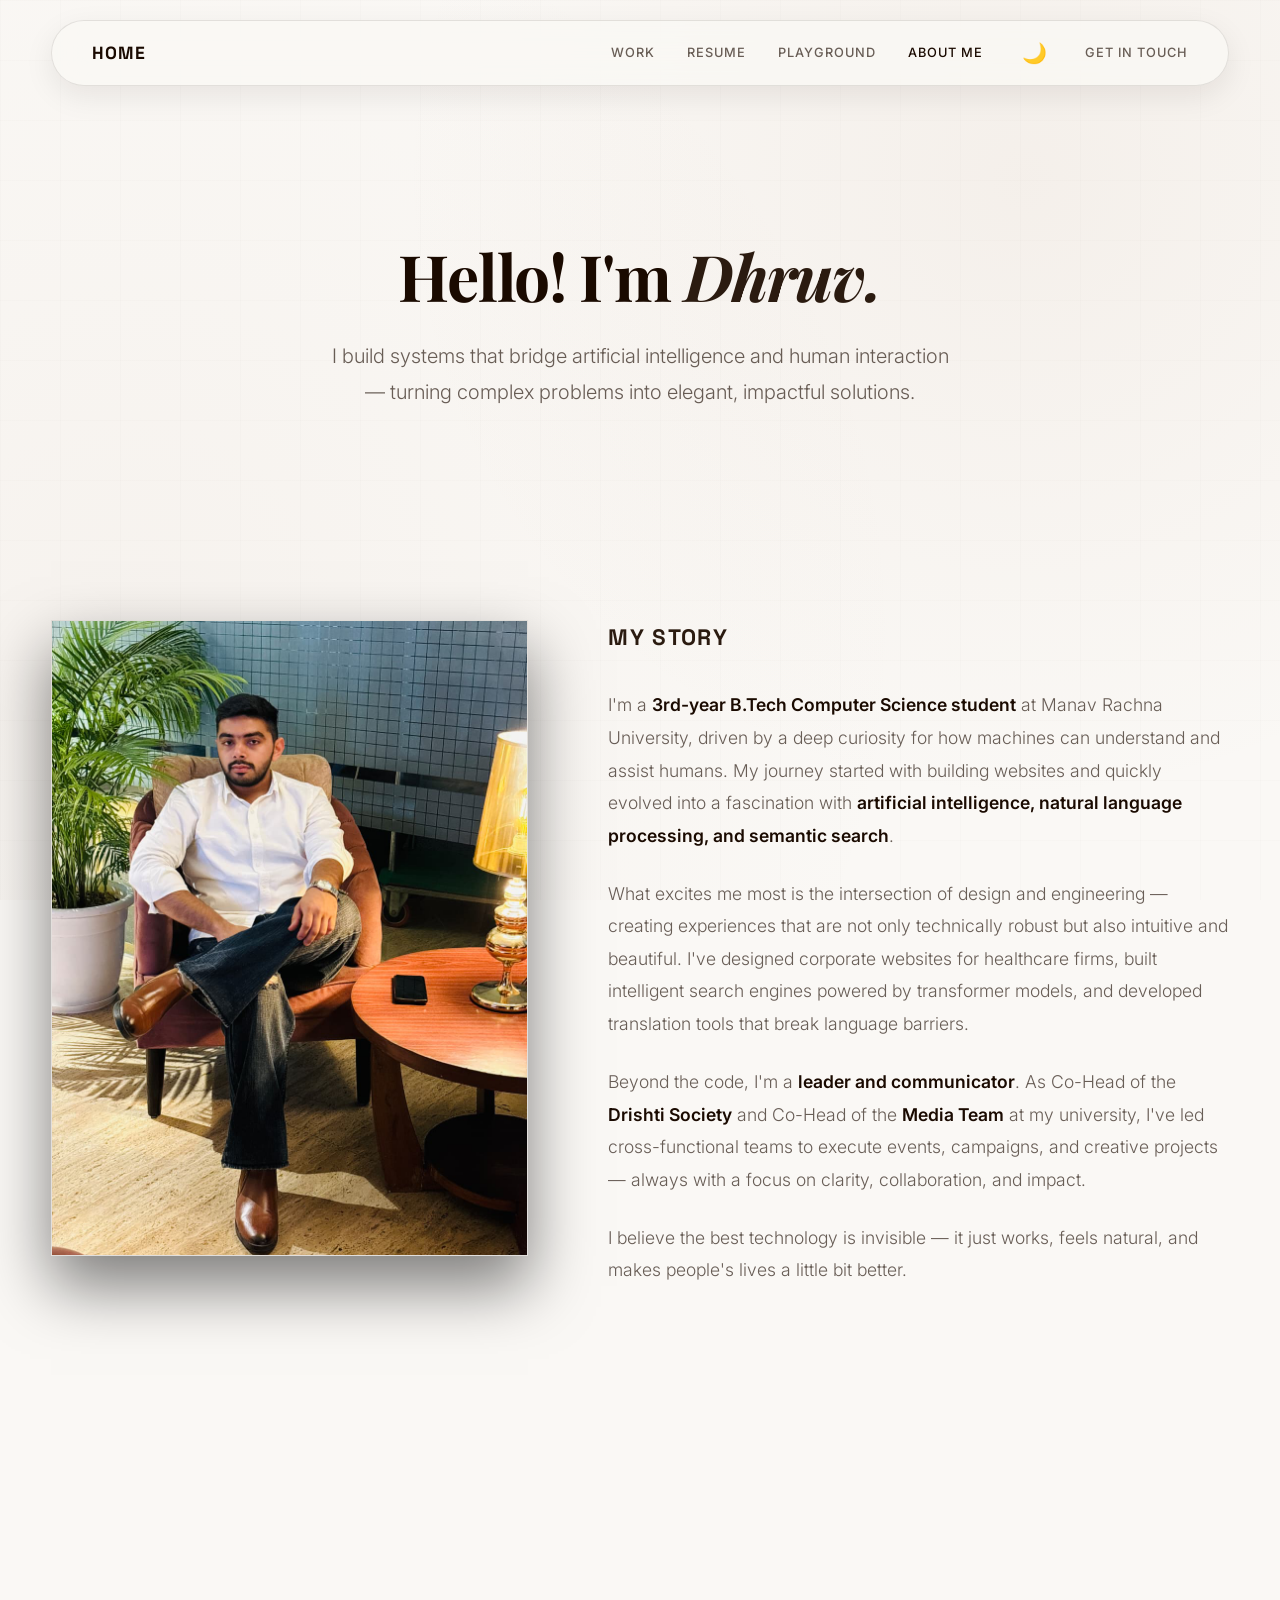
==== commit 03cffc6c: "feat: implement production-grade theme toggle with emoji and zero-flash persistence" ====
--- a/about.html
+++ b/about.html
@@ -15,6 +15,15 @@
 </head>
 
 <body>
+    <script>
+        (function() {
+            const storedTheme = localStorage.getItem('theme');
+            const theme = storedTheme || (window.matchMedia('(prefers-color-scheme: light)').matches ? 'light' : 'dark');
+            if (theme === 'light') {
+                document.body.classList.add('light-mode');
+            }
+        })();
+    </script>
 
     <nav>
         <a href="index.html" class="nav-home">Home</a>
@@ -23,12 +32,10 @@
             <a href="Dhruv_Resume.pdf" target="_blank" rel="noopener noreferrer">Resume</a>
             <a href="index.html#playground">Playground</a>
             <a href="about.html" style="color: var(--text-main);">About Me</a>
+            <button class="theme-toggle" id="themeToggle" aria-label="Toggle theme">
+                <span class="theme-emoji">🌞</span>
+            </button>
             <a href="index.html#connect">Get in touch</a>
-            <button class="theme-toggle" id="themeToggle" aria-label="Toggle theme">
-                <svg xmlns="http://www.w3.org/2000/svg" viewBox="0 0 24 24" fill="none" stroke="currentColor" stroke-width="2" stroke-linecap="round" stroke-linejoin="round">
-                    <path d="M21 12.79A9 9 0 1 1 11.21 3 7 7 0 0 0 21 12.79z"></path>
-                </svg>
-            </button>
         </div>
     </nav>
 
--- a/style.css
+++ b/style.css
@@ -169,15 +169,25 @@
     transform: scale(1.1);
 }
 
-.theme-toggle svg {
-    width: 18px;
-    height: 18px;
-    stroke: currentColor;
-    transition: transform 0.5s ease;
-}
-
-.theme-toggle:active svg {
-    transform: rotate(45deg);
+.theme-emoji {
+    font-size: 1.25rem;
+    font-family: inherit;
+    line-height: 1;
+    display: inline-block;
+    color: initial !important;
+    filter: none !important;
+    opacity: 1 !important;
+    font-style: normal;
+    text-shadow: none !important;
+    transition: transform 0.2s ease;
+}
+
+.theme-toggle:hover .theme-emoji {
+    transform: scale(1.1);
+}
+
+.theme-toggle:active .theme-emoji {
+    transform: scale(0.9);
 }
 /* --- Hero Section --- */
 .hero {
@@ -1229,139 +1239,7 @@
 }
 
 
-/* --- Responsive Adjustments --- */
-@media (max-width: 900px) {
-    nav {
-        flex-direction: column;
-        gap: 12px;
-        padding: 1rem 1.5rem;
-        border-radius: 24px;
-        top: 10px;
-    }
-
-    .nav-links {
-        display: flex;
-        gap: 1.2rem;
-        overflow-x: auto;
-        max-width: 100%;
-        padding-bottom: 4px;
-        scrollbar-width: none;
-        -webkit-overflow-scrolling: touch;
-    }
-
-    .nav-links::-webkit-scrollbar {
-        display: none;
-    }
-
-    .hero {
-        padding-top: 20vh;
-        /* 20% top gap from viewport on mobile */
-    }
-
-    .hero-grid-split {
-        grid-template-columns: 1fr;
-        gap: 3rem;
-        width: 80vw;
-        /* Standard responsive width on mobile */
-        margin: 0 auto;
-    }
-
-    .hero-left-col {
-        text-align: center;
-        padding-top: 0;
-        padding-bottom: 0;
-    }
-
-    .hero-name-editorial {
-        font-size: clamp(2.8rem, 10vw, 4.5rem);
-        margin-top: 0;
-        margin-bottom: 1.5rem;
-        text-align: center;
-    }
-
-    .hero-bio-editorial {
-        font-size: 1.1rem;
-        line-height: 1.7;
-        text-align: center;
-        margin-top: 1.5rem;
-    }
-
-    .hero-right-col {
-        width: 100%;
-        max-width: 450px;
-        margin: 0 auto;
-    }
-
-    .portrait-frame-editorial {
-        width: 100%;
-        box-shadow: 0 20px 40px rgba(0, 0, 0, 0.4);
-    }
-
-    .about-grid {
-        grid-template-columns: 1fr;
-        gap: 4rem;
-    }
-
-    .about-gallery {
-        max-width: 450px;
-        margin: 0 auto;
-    }
-
-    .gallery-col:nth-child(2) {
-        margin-top: 0;
-    }
-
-    .work-grid {
-        grid-template-columns: 1fr;
-    }
-
-    .project-card.large-card {
-        grid-column: span 1;
-    }
-
-    .list-row {
-        grid-template-columns: 1fr;
-        gap: 10px;
-    }
-
-    .playground-area {
-        padding: 30px 20px;
-    }
-
-    .chat-window {
-        width: calc(100% - 8vw);
-        right: 4vw;
-        height: 480px;
-    }
-
-    .massive-text {
-        font-size: 14vw;
-    }
-
-    .about-profile-grid {
-        grid-template-columns: 1fr;
-        gap: 3rem;
-        padding: 40px 0;
-    }
-
-    .about-portrait-wrap {
-        max-width: 400px;
-        margin: 0 auto;
-    }
-
-    .value-cards-grid {
-        grid-template-columns: 1fr;
-        gap: 20px;
-    }
-
-    .about-hero {
-        padding-top: 16vh;
-    }
-
-    .about-hero .greeting {
-        font-size: clamp(2rem, 7vw, 3rem);
-    }
-}
+
 
 /* --- Restructured Connect / Contact Section --- */
 .connect-grid {
@@ -1540,16 +1418,6 @@
     background: rgba(26, 10, 0, 0.03);
 }
 
-@media (max-width: 900px) {
-    .connect-grid {
-        grid-template-columns: 1fr;
-        gap: 30px;
-    }
-    
-    .contact-form-container {
-        padding: 30px 20px;
-    }
-}
 
 /* Off-screen section rendering performance optimization */
 .section-offscreen {
@@ -1594,4 +1462,204 @@
     background: rgba(220, 38, 38, 0.06);
     border-color: rgba(220, 38, 38, 0.2);
     color: #b91c1c;
+}
+
+
+/* --- Responsive Adjustments --- */
+
+/* ==========================================
+   1. TABLET BREAKPOINT (601px - 1024px)
+   ========================================== */
+@media (min-width: 601px) and (max-width: 1024px) {
+    section { padding: 80px 0; }
+    
+    nav {
+        padding: 0.8rem 1.8rem;
+        left: 3vw;
+        right: 3vw;
+    }
+    .nav-links { gap: 1.2rem; }
+    
+    .hero-grid-split {
+        grid-template-columns: 1fr 1.1fr;
+        width: 90vw;
+        gap: 3vw;
+    }
+    
+    .work-grid {
+        grid-template-columns: repeat(2, 1fr);
+    }
+    .project-card { padding: 30px; }
+    
+    .value-cards-grid {
+        grid-template-columns: repeat(2, 1fr);
+        gap: 20px;
+    }
+    
+    .connect-grid {
+        grid-template-columns: 1fr 1fr;
+        width: 90vw;
+        gap: 30px;
+    }
+    .contact-form-container { padding: 30px; }
+
+    /* Project Detail Pages */
+    .detail-section {
+        padding: 150px 4vw 80px 4vw;
+    }
+}
+
+/* ==========================================
+   2. MOBILE BREAKPOINT (<= 600px)
+   ========================================== */
+@media (max-width: 600px) {
+    section { padding: 60px 0; }
+    .container { padding: 0 5vw; }
+    
+    nav {
+        flex-direction: column;
+        gap: 12px;
+        padding: 1rem 1.5rem;
+        border-radius: 24px;
+        top: 10px;
+        left: 3vw;
+        right: 3vw;
+    }
+    .nav-links {
+        display: flex;
+        gap: 0.95rem;
+        overflow-x: auto;
+        max-width: 100%;
+        padding-bottom: 4px;
+        scrollbar-width: none;
+        -webkit-overflow-scrolling: touch;
+        white-space: nowrap;
+    }
+    .nav-links::-webkit-scrollbar { display: none; }
+    .nav-links a {
+        font-size: 0.75rem;
+    }
+    
+    .hero { padding-top: 18vh; }
+    .hero-grid-split {
+        grid-template-columns: 1fr;
+        gap: 2.5rem;
+        width: 90vw;
+    }
+    .hero-left-col { text-align: center; }
+    .hero-name-editorial {
+        font-size: clamp(2.8rem, 10vw, 4.5rem);
+        margin: 0 auto 1.5rem auto;
+        text-align: center;
+    }
+    .hero-bio-editorial {
+        font-size: 1.1rem;
+        line-height: 1.7;
+        text-align: center;
+        margin-top: 1rem;
+    }
+    .hero-right-col {
+        width: 100%;
+        max-width: 400px;
+        margin: 0 auto;
+    }
+    
+    .portrait-frame-editorial {
+        width: 100%;
+        box-shadow: 0 20px 40px rgba(0, 0, 0, 0.4);
+    }
+    
+    .about-grid {
+        grid-template-columns: 1fr;
+        gap: 4rem;
+    }
+    
+    .about-gallery {
+        max-width: 450px;
+        margin: 0 auto;
+    }
+    .gallery-col:nth-child(2) { margin-top: 0; }
+    
+    .work-grid { grid-template-columns: 1fr; }
+    .project-card.large-card { grid-column: span 1; }
+    .project-card { padding: 24px; }
+    .project-card h3 { font-size: 1.75rem; }
+    
+    .list-row {
+        grid-template-columns: 1fr;
+        gap: 10px;
+    }
+    .playground-area { padding: 30px 20px; }
+    
+    .chat-window {
+        width: calc(100% - 6vw);
+        right: 3vw;
+        height: 450px;
+        bottom: 110px;
+    }
+    
+    .massive-text { font-size: 12vw; }
+    
+    .about-profile-grid {
+        grid-template-columns: 1fr;
+        gap: 2.5rem;
+        padding: 40px 0;
+    }
+    .about-portrait-wrap {
+        max-width: 350px;
+        margin: 0 auto;
+    }
+    
+    .value-cards-grid {
+        grid-template-columns: 1fr;
+        gap: 16px;
+    }
+    .value-card { padding: 30px 24px; }
+    
+    .about-hero { padding-top: 16vh; }
+    .about-hero .greeting { font-size: clamp(2rem, 7vw, 3rem); }
+    
+    .connect-grid {
+        grid-template-columns: 1fr;
+        gap: 24px;
+    }
+    .contact-form-container { padding: 24px; }
+
+    /* Project Detail Pages */
+    .detail-section {
+        padding: 130px 4vw 60px 4vw;
+    }
+    .detail-section h1 {
+        font-size: 2.2rem;
+        margin-bottom: 16px;
+        padding-bottom: 16px;
+    }
+    .detail-section .overview {
+        font-size: 1.1rem;
+        line-height: 1.7;
+        margin-bottom: 30px;
+    }
+    .detail-section h2 {
+        font-size: 1.1rem;
+        margin-top: 35px;
+        margin-bottom: 16px;
+    }
+    .detail-section p {
+        font-size: 0.95rem;
+        line-height: 1.75;
+        margin-bottom: 20px;
+    }
+    .detail-section .contributions {
+        gap: 12px;
+        margin-bottom: 30px;
+    }
+    .detail-section .contributions li {
+        font-size: 0.95rem;
+        line-height: 1.6;
+        padding-left: 20px;
+    }
+    .detail-section .button {
+        margin-top: 25px;
+        padding: 12px 28px;
+    }
 }
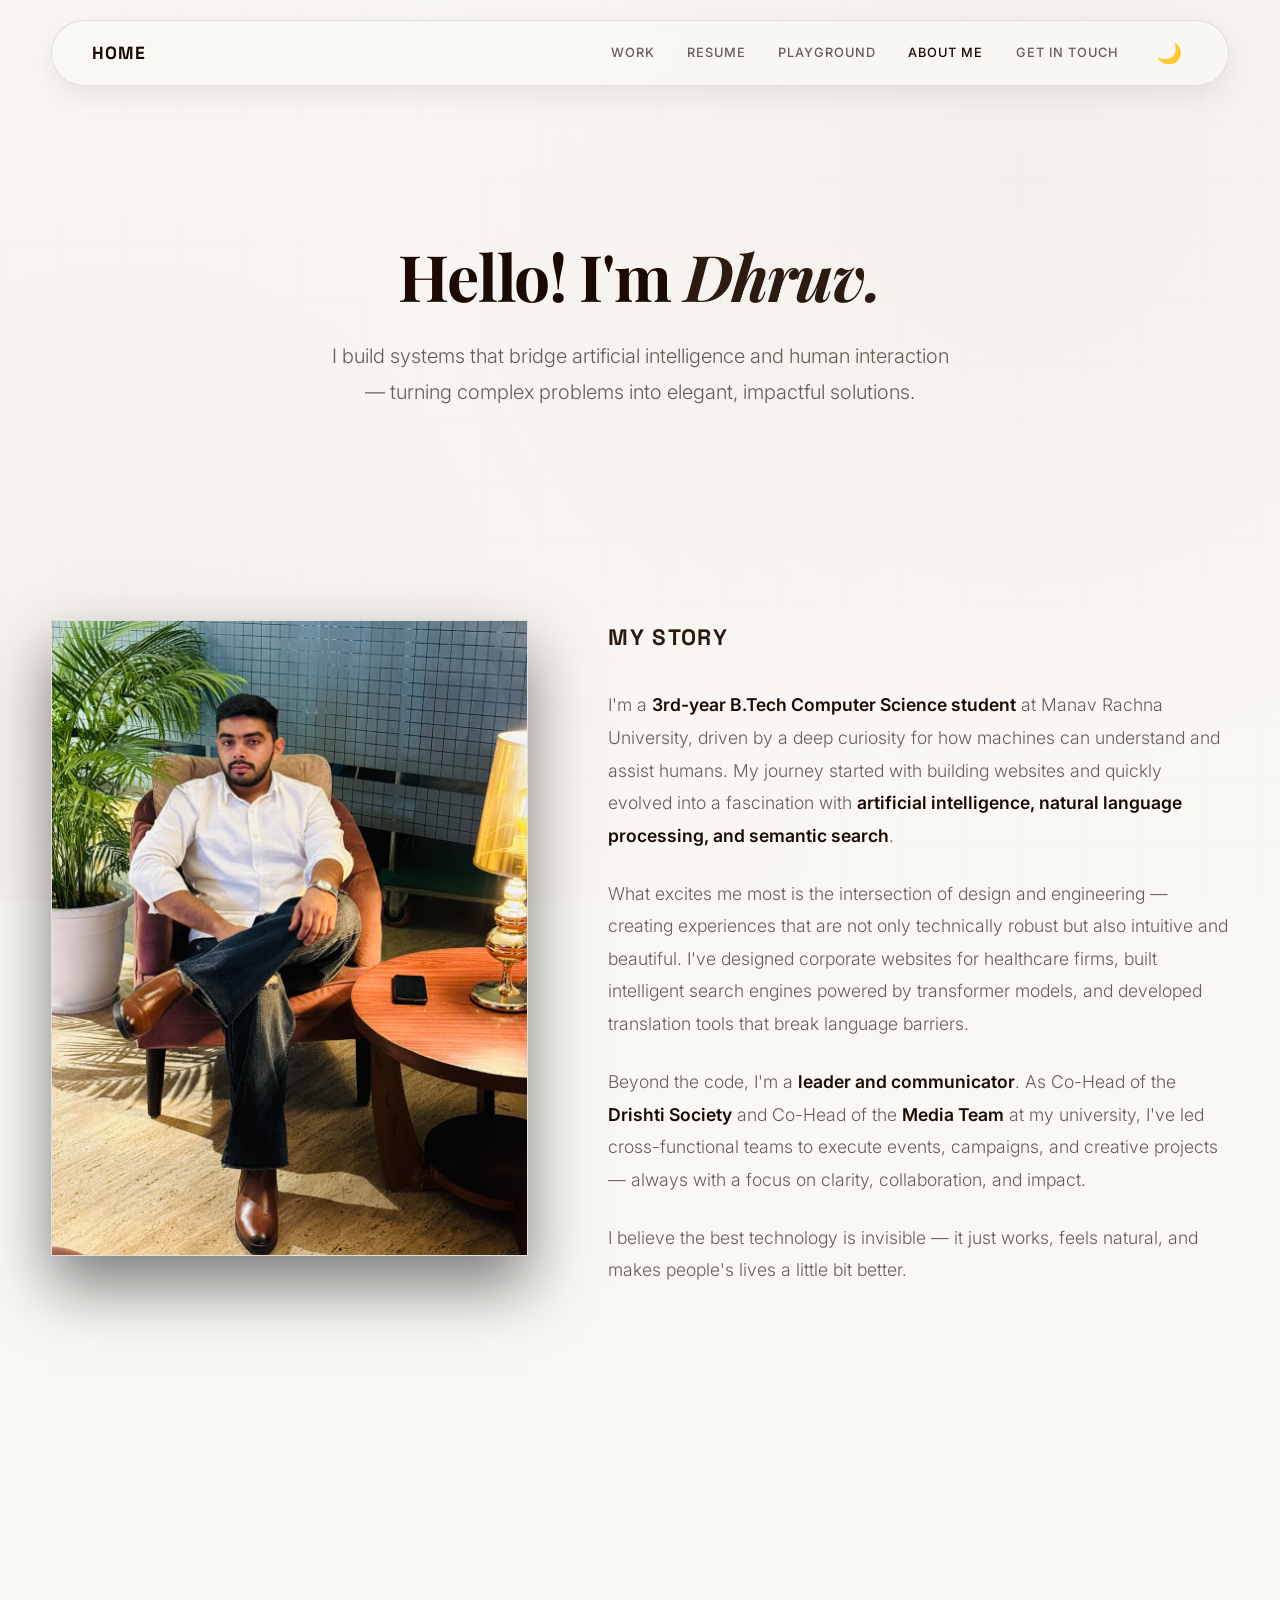
==== commit 86e3b939: "feat: separate chatbot & playground APIs, build playground dashboard, and relocate toggle" ====
--- a/about.html
+++ b/about.html
@@ -4,8 +4,25 @@
 <head>
     <meta charset="UTF-8">
     <meta name="viewport" content="width=device-width, initial-scale=1.0">
-    <title>About — Dhruv</title>
+    <link rel="canonical" href="https://dhruv-portfolio-black.vercel.app/about.html">
+    <title>About Dhruv — Journey & Philosophy</title>
     <meta name="description" content="Learn more about Dhruv — an aspiring AI Engineer, web developer, and creative thinker building systems at the intersection of technology and human interaction.">
+    <link rel="icon" type="image/x-icon" href="favicon.ico">
+
+    <!-- Open Graph / Facebook -->
+    <meta property="og:type" content="website">
+    <meta property="og:url" content="https://dhruv-portfolio-black.vercel.app/about.html">
+    <meta property="og:title" content="About — Dhruv">
+    <meta property="og:description" content="Learn more about Dhruv — an aspiring AI Engineer, web developer, and creative thinker building systems at the intersection of technology and human interaction.">
+    <meta property="og:image" content="https://dhruv-portfolio-black.vercel.app/photo-3.png">
+
+    <!-- Twitter -->
+    <meta property="twitter:card" content="summary_large_image">
+    <meta property="twitter:url" content="https://dhruv-portfolio-black.vercel.app/about.html">
+    <meta property="twitter:title" content="About — Dhruv">
+    <meta property="twitter:description" content="Learn more about Dhruv — an aspiring AI Engineer, web developer, and creative thinker building systems at the intersection of technology and human interaction.">
+    <meta property="twitter:image" content="https://dhruv-portfolio-black.vercel.app/photo-3.png">
+
     <link rel="preconnect" href="https://fonts.googleapis.com">
     <link rel="preconnect" href="https://fonts.gstatic.com" crossorigin>
     <link
@@ -32,10 +49,10 @@
             <a href="Dhruv_Resume.pdf" target="_blank" rel="noopener noreferrer">Resume</a>
             <a href="index.html#playground">Playground</a>
             <a href="about.html" style="color: var(--text-main);">About Me</a>
+            <a href="index.html#connect">Get in touch</a>
             <button class="theme-toggle" id="themeToggle" aria-label="Toggle theme">
                 <span class="theme-emoji">🌞</span>
             </button>
-            <a href="index.html#connect">Get in touch</a>
         </div>
     </nav>
 
@@ -166,7 +183,7 @@
                             <h4>Email</h4>
                             <p id="emailToCopy">danesdave2023@gmail.com</p>
                         </div>
-                        <button class="contact-copy-btn" id="copyBtn" onclick="copyEmail()" title="Copy Email">
+                        <button class="contact-copy-btn" id="copyBtn" title="Copy Email">
                             <svg xmlns="http://www.w3.org/2000/svg" width="16" height="16" viewBox="0 0 24 24"
                                 fill="none" stroke="currentColor" stroke-width="2" stroke-linecap="round"
                                 stroke-linejoin="round">
@@ -196,7 +213,7 @@
                     </a>
 
                     <!-- GitHub Card -->
-                    <a href="https://github.com/DaveDanes" target="_blank" rel="noopener noreferrer" class="contact-card">
+                    <a href="https://github.com/Dhruv-Lohchab" target="_blank" rel="noopener noreferrer" class="contact-card">
                         <div class="contact-icon">
                             <svg xmlns="http://www.w3.org/2000/svg" width="20" height="20" viewBox="0 0 24 24"
                                 fill="none" stroke="currentColor" stroke-width="2" stroke-linecap="round"
@@ -208,7 +225,7 @@
                         </div>
                         <div class="contact-info">
                             <h4>GitHub</h4>
-                            <p>github.com/DaveDanes</p>
+                            <p>github.com/Dhruv-Lohchab</p>
                         </div>
                     </a>
                 </div>
--- a/style.css
+++ b/style.css
@@ -1011,6 +1011,12 @@
     font-family: inherit;
     font-size: 0.95rem;
     outline: none;
+    border-bottom: 1px solid transparent;
+    transition: border-bottom-color 0.2s ease;
+}
+
+.chat-input-area input:focus {
+    border-bottom-color: var(--accent);
 }
 
 .chat-input-area span {
@@ -1662,4 +1668,170 @@
         margin-top: 25px;
         padding: 12px 28px;
     }
+}
+
+/* --- Recruiter Playground Dashboard --- */
+.match-result {
+    margin-top: 2rem;
+    padding: 2.5rem;
+    background: var(--glass-bg);
+    border: 1px solid var(--glass-border);
+    border-radius: 24px;
+    backdrop-filter: blur(20px);
+    -webkit-backdrop-filter: blur(20px);
+    box-shadow: 0 20px 40px var(--shadow-color);
+}
+
+.match-dashboard {
+    display: grid;
+    grid-template-columns: 180px 1fr;
+    gap: 2.5rem;
+    align-items: center;
+}
+
+@media (max-width: 768px) {
+    .match-dashboard {
+        grid-template-columns: 1fr;
+        text-align: center;
+        gap: 1.5rem;
+    }
+}
+
+.match-score-container {
+    display: flex;
+    flex-direction: column;
+    align-items: center;
+    justify-content: center;
+    gap: 0.75rem;
+}
+
+.match-score-radial {
+    position: relative;
+    width: 120px;
+    height: 120px;
+    display: flex;
+    align-items: center;
+    justify-content: center;
+}
+
+.progress-ring {
+    transform: rotate(-90deg);
+}
+
+.progress-ring-circle {
+    transition: stroke-dashoffset 0.8s cubic-bezier(0.4, 0, 0.2, 1);
+}
+
+.match-score-text {
+    position: absolute;
+    font-family: 'Space Grotesk', sans-serif;
+    font-size: 1.8rem;
+    font-weight: 700;
+    color: var(--text-main);
+}
+
+.match-score-label {
+    font-family: 'Space Grotesk', sans-serif;
+    font-size: 0.8rem;
+    text-transform: uppercase;
+    letter-spacing: 0.05em;
+    color: var(--text-muted);
+    font-weight: 600;
+    text-align: center;
+}
+
+.match-summary-section {
+    display: flex;
+    flex-direction: column;
+    gap: 0.5rem;
+    text-align: left;
+}
+
+.match-summary-section h3 {
+    font-family: 'Playfair Display', serif;
+    font-size: 1.5rem;
+    color: var(--text-main);
+}
+
+.match-summary-section p {
+    font-size: 1.05rem;
+    font-weight: 300;
+    color: var(--text-muted);
+    line-height: 1.6;
+}
+
+.match-details-grid {
+    grid-column: 1 / -1;
+    display: grid;
+    grid-template-columns: 1fr 1fr;
+    gap: 2rem;
+    margin-top: 1rem;
+    border-top: 1px solid var(--border-light);
+    padding-top: 2rem;
+    text-align: left;
+}
+
+@media (max-width: 600px) {
+    .match-details-grid {
+        grid-template-columns: 1fr;
+        gap: 1.5rem;
+    }
+}
+
+.match-column {
+    background: rgba(255, 255, 255, 0.02);
+    border: 1px solid var(--border-light);
+    border-radius: 16px;
+    padding: 1.5rem;
+}
+
+body.light-mode .match-column {
+    background: rgba(0, 0, 0, 0.01);
+}
+
+.match-column h4 {
+    font-family: 'Space Grotesk', sans-serif;
+    font-size: 1rem;
+    text-transform: uppercase;
+    letter-spacing: 0.05em;
+    margin-bottom: 1rem;
+    color: var(--text-main);
+}
+
+.match-column ul {
+    list-style-type: none;
+    padding: 0;
+    margin: 0;
+    display: flex;
+    flex-direction: column;
+    gap: 0.75rem;
+}
+
+.match-column li {
+    font-size: 0.95rem;
+    font-weight: 300;
+    color: var(--text-muted);
+    line-height: 1.5;
+    position: relative;
+    padding-left: 1.5rem;
+}
+
+.strengths-col li::before {
+    content: "✓";
+    position: absolute;
+    left: 0;
+    color: #4ade80; /* Light green check */
+    font-weight: 700;
+}
+
+body.light-mode .strengths-col li::before {
+    color: #16a34a; /* Darker green check for light mode */
+}
+
+.gaps-col li::before {
+    content: "•";
+    position: absolute;
+    left: 0;
+    color: var(--text-muted);
+    font-weight: 700;
 }
